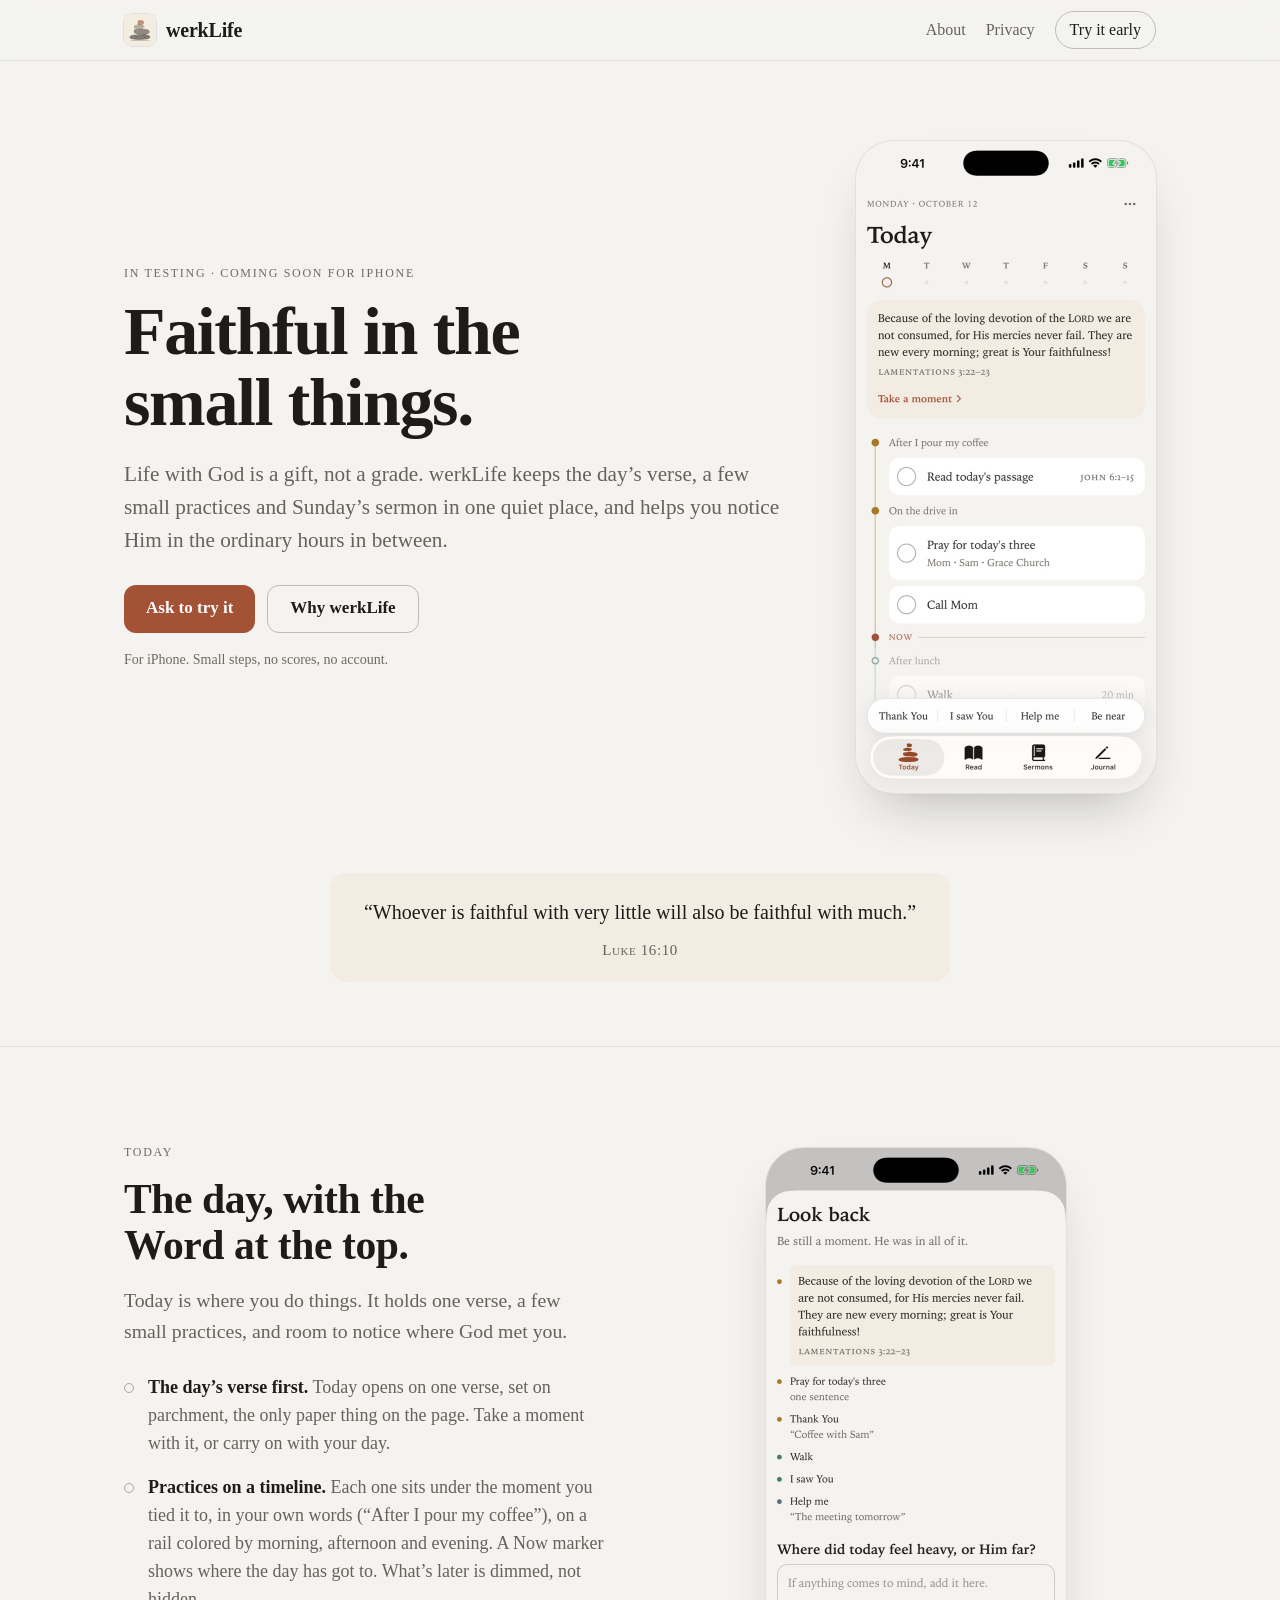
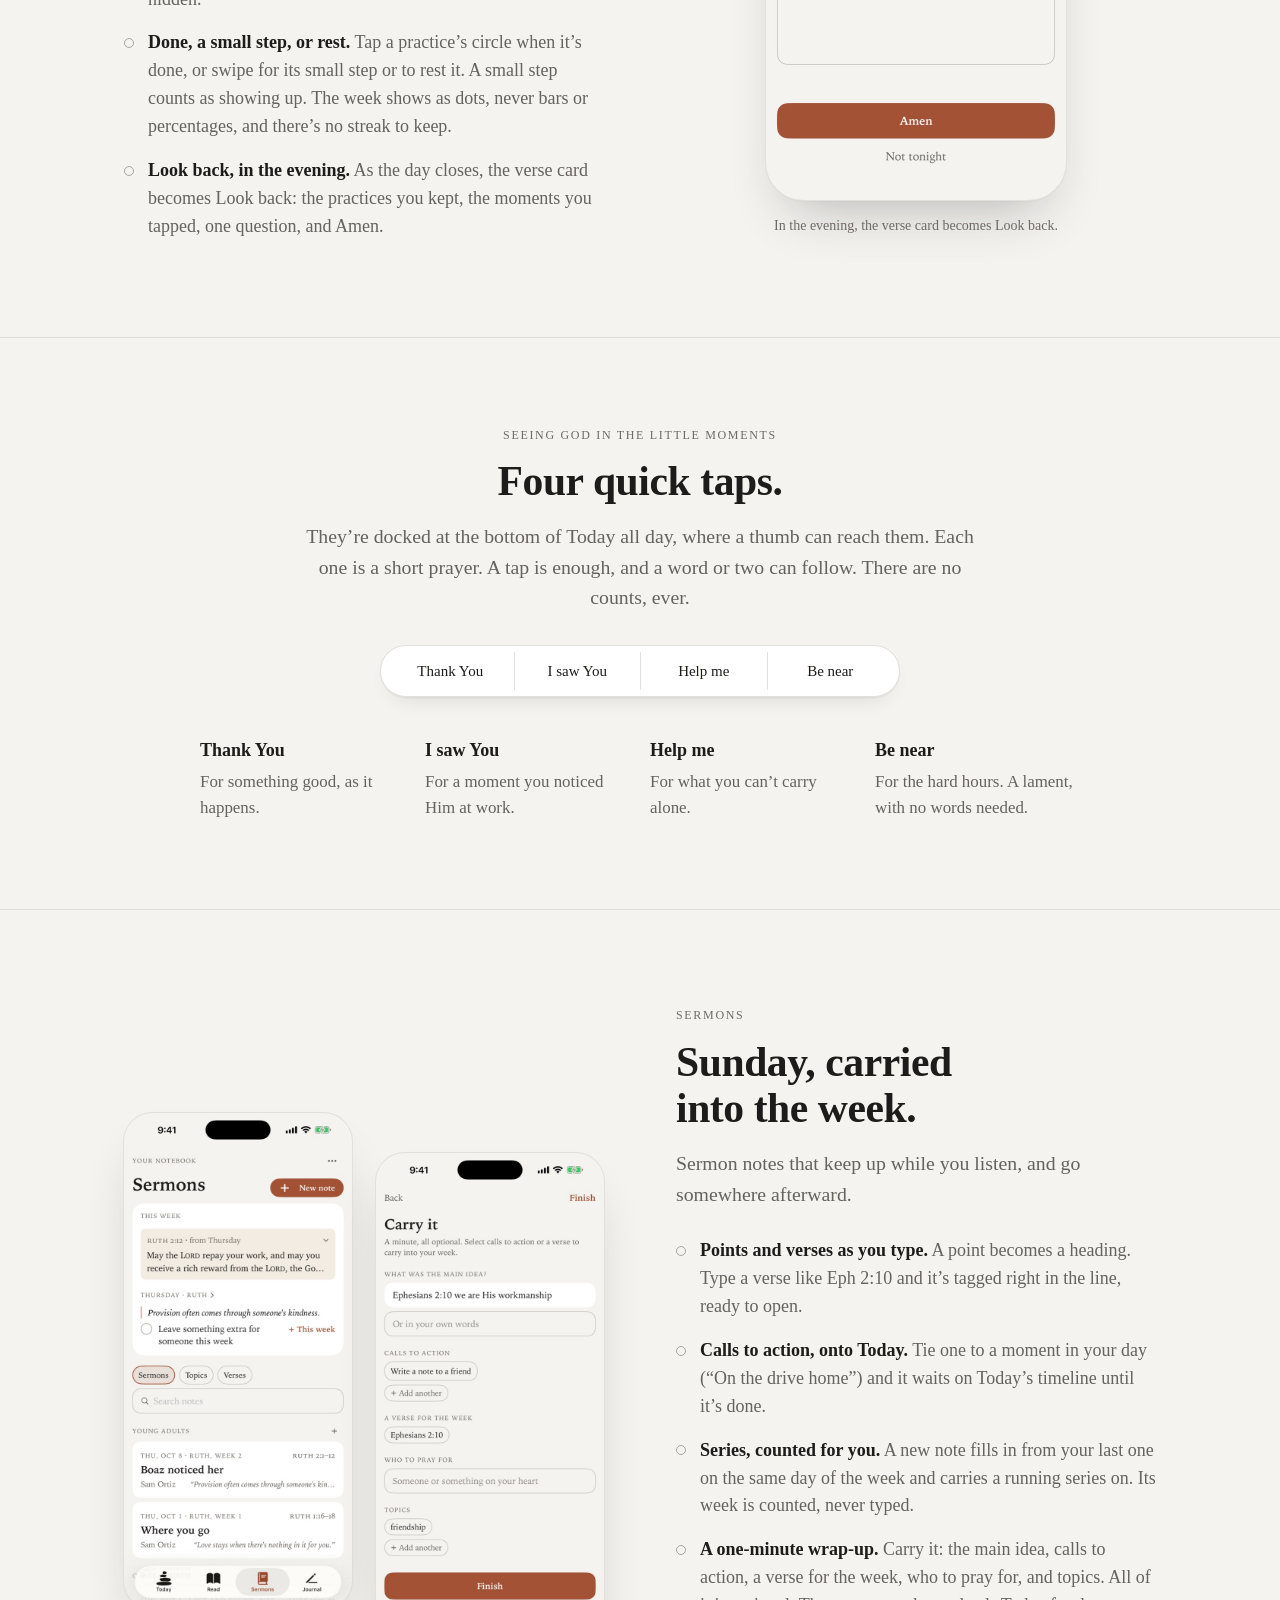
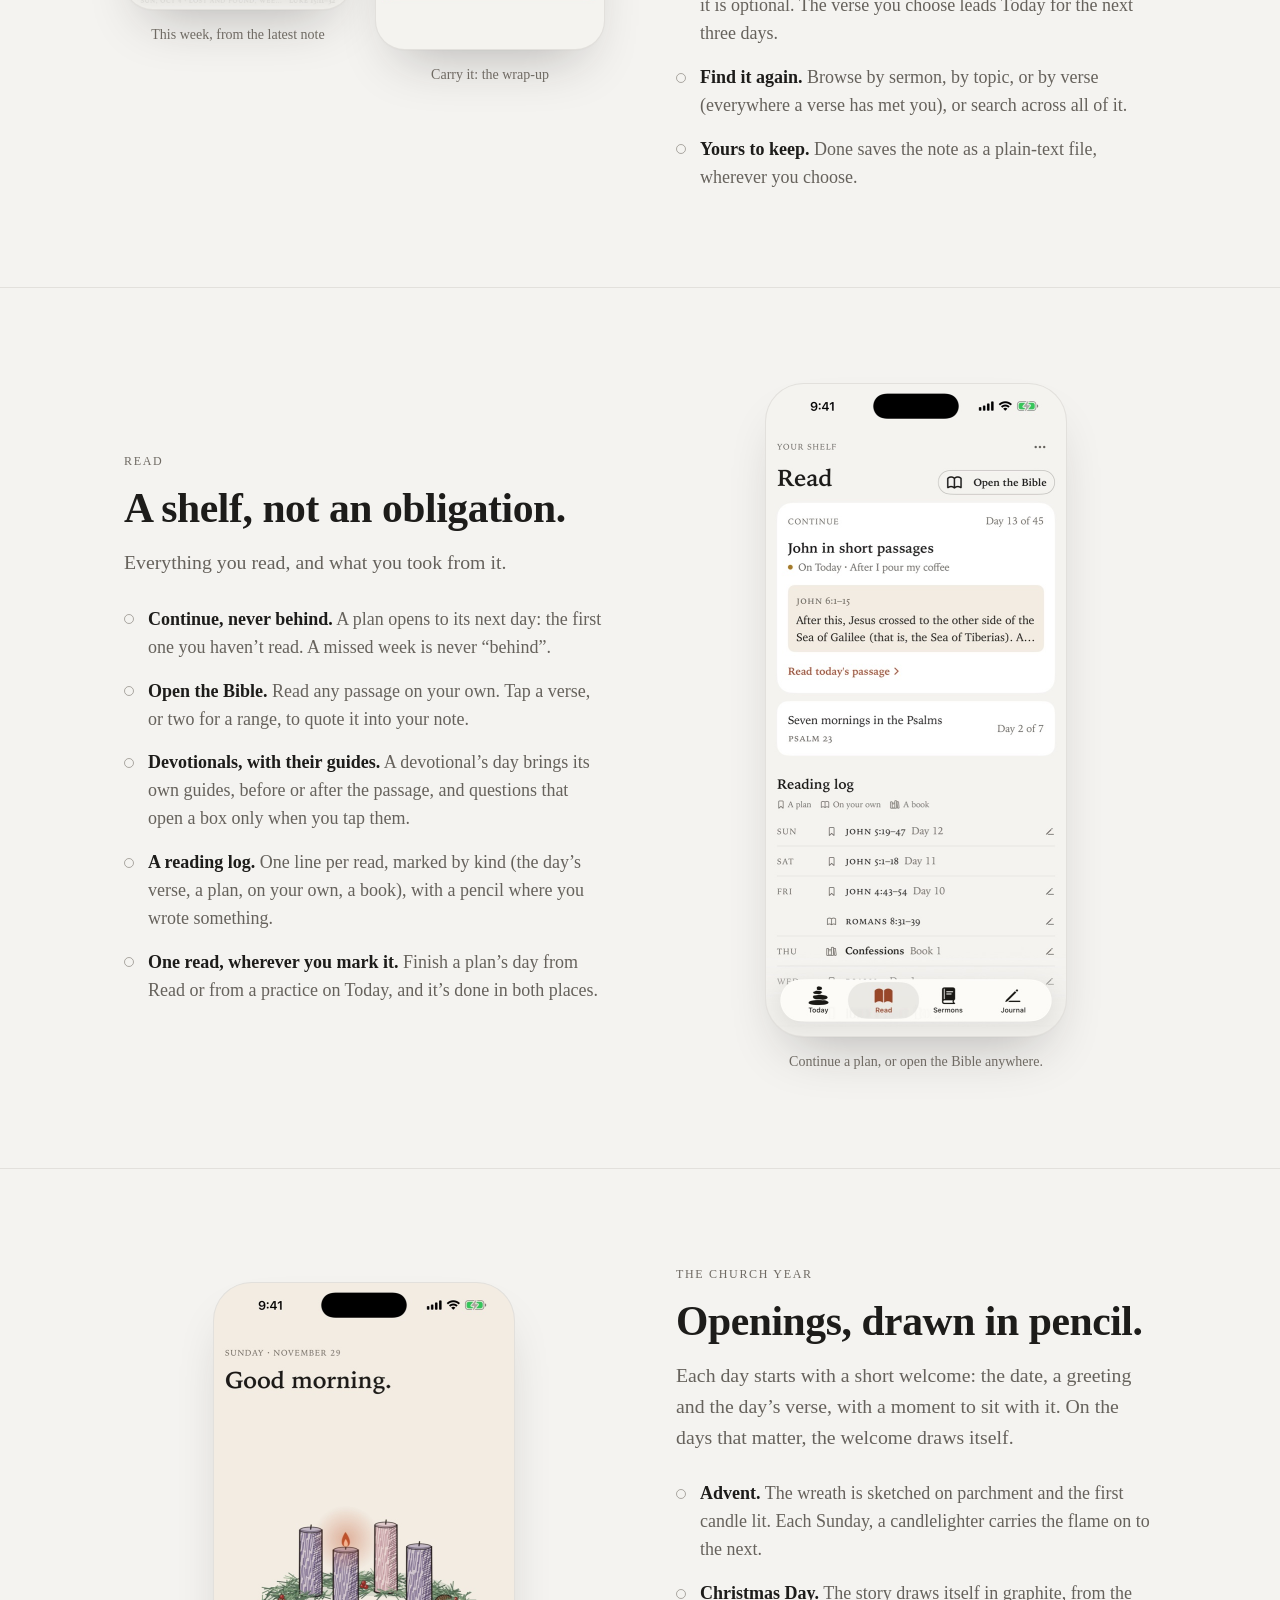
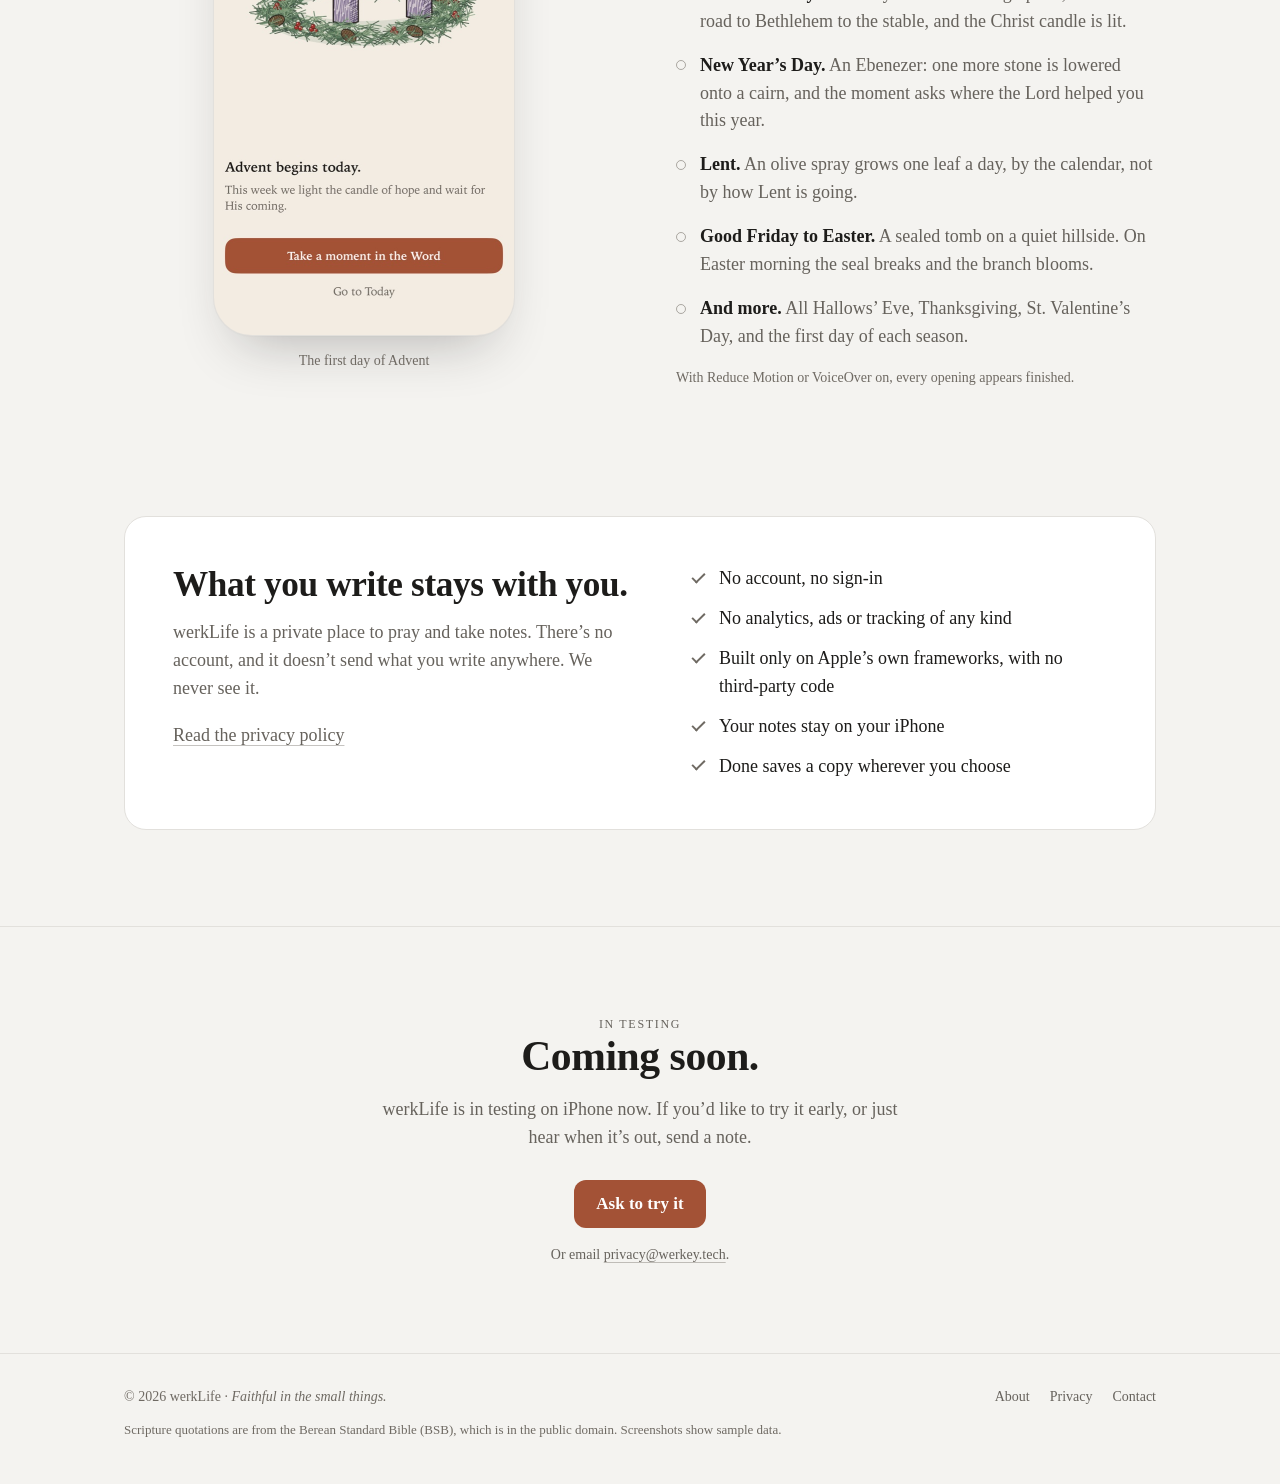
==== index.html @ b60961a6 "werkLife site: home, about and privacy Plain HTML and CSS for werklife.werkey.tech: the landing page" ====
<!doctype html>
<html lang="en">
<head>
  <meta charset="utf-8">
  <meta name="viewport" content="width=device-width, initial-scale=1, viewport-fit=cover">
  <meta name="color-scheme" content="light dark">
  <meta name="theme-color" content="#F4F3F0" media="(prefers-color-scheme: light)">
  <meta name="theme-color" content="#22211F" media="(prefers-color-scheme: dark)">
  <title>werkLife: Faithful in the small things</title>
  <meta name="description" content="werkLife is an iPhone app for the day's verse, a few small practices, and the sermon you heard on Sunday. Small steps, no scores. In testing now.">
  <link rel="canonical" href="https://werklife.werkey.tech/">
  <link rel="icon" type="image/png" sizes="32x32" href="assets/favicon-32.png">
  <link rel="apple-touch-icon" href="assets/apple-touch-icon.png">
  <meta property="og:title" content="werkLife: Faithful in the small things">
  <meta property="og:description" content="The day's verse, a few small practices, and Sunday's sermon in one quiet place. Small steps, no scores.">
  <meta property="og:url" content="https://werklife.werkey.tech/">
  <meta property="og:type" content="website">
  <meta property="og:image" content="https://werklife.werkey.tech/assets/icon-512.png">
  <link rel="stylesheet" href="styles.css?v=1">
</head>
<body>
  <a class="skip" href="#main">Skip to content</a>

  <header class="nav">
    <div class="wrap nav-inner">
      <a class="brand" href="./">
        <picture>
          <source srcset="assets/mark-dark-96.png" media="(prefers-color-scheme: dark)">
          <img src="assets/mark-96.png" width="32" height="32" alt="">
        </picture>
        <span>werkLife</span>
      </a>
      <nav class="nav-links" aria-label="Main">
        <a href="about.html">About</a>
        <a href="privacy.html">Privacy</a>
        <a class="nav-pill" href="./#testing">Try it early</a>
      </nav>
    </div>
  </header>

  <main id="main">

    <section class="hero" aria-labelledby="hero-title">
      <div class="wrap hero-grid">
        <div>
          <p class="eyebrow">In testing · Coming soon for iPhone</p>
          <h1 id="hero-title">Faithful in the small things.</h1>
          <p class="lede">
            Life with God is a gift, not a grade. werkLife keeps the day’s verse, a few small practices and Sunday’s sermon in one quiet place, and helps you notice Him in the ordinary hours in between.
          </p>
          <div class="cta-row">
            <a class="btn btn-primary" href="mailto:privacy@werkey.tech?subject=Trying%20werkLife">Ask to try it</a>
            <a class="btn btn-quiet" href="about.html">Why werkLife</a>
          </div>
          <p class="fine">For iPhone. Small steps, no scores, no account.</p>
        </div>
        <figure class="shot">
          <picture>
            <source srcset="assets/screens/today-dark.jpg" media="(prefers-color-scheme: dark)">
            <img src="assets/screens/today.jpg" width="600" height="1304"
                 alt="The Today screen. Lamentations 3:22–23 sits on a parchment card at the top. Below it, the day runs as a timeline: Read today’s passage under “After I pour my coffee”, Pray for today’s three and Call Mom under “On the drive in”, then a Now marker. The four taps, Thank You, I saw You, Help me and Be near, are docked at the bottom.">
          </picture>
        </figure>
      </div>
    </section>

    <section class="verse-band" aria-label="Scripture">
      <div class="wrap">
        <figure class="scripture">
          <blockquote>
            <p>“Whoever is faithful with very little will also be faithful with much.”</p>
          </blockquote>
          <figcaption><cite class="ref">Luke 16:10</cite></figcaption>
        </figure>
      </div>
    </section>

    <section class="feature" id="today" aria-labelledby="today-title">
      <div class="wrap feature-grid">
        <div class="copy">
          <p class="eyebrow">Today</p>
          <h2 id="today-title">The day, with the Word at the top.</h2>
          <p class="intro">Today is where you do things. It holds one verse, a few small practices, and room to notice where God met you.</p>
          <ul class="points">
            <li><strong>The day’s verse first.</strong> Today opens on one verse, set on parchment, the only paper thing on the page. Take a moment with it, or carry on with your day.</li>
            <li><strong>Practices on a timeline.</strong> Each one sits under the moment you tied it to, in your own words (“After I pour my coffee”), on a rail colored by morning, afternoon and evening. A Now marker shows where the day has got to. What’s later is dimmed, not hidden.</li>
            <li><strong>Done, a small step, or rest.</strong> Tap a practice’s circle when it’s done, or swipe for its small step or to rest it. A small step counts as showing up. The week shows as dots, never bars or percentages, and there’s no streak to keep.</li>
            <li><strong>Look back, in the evening.</strong> As the day closes, the verse card becomes Look back: the practices you kept, the moments you tapped, one question, and Amen.</li>
          </ul>
        </div>
        <figure class="shot shot-single">
          <img src="assets/screens/look-back.jpg" width="600" height="1304" loading="lazy"
               alt="The evening Look back. Under “Be still a moment. He was in all of it.” come the day’s verse, the practices kept and the moments tapped, some with a short note such as “Coffee with Sam”. Then the question “Where did today feel heavy, or Him far?”, a box to write in, and an Amen button.">
          <figcaption>In the evening, the verse card becomes Look back.</figcaption>
        </figure>
      </div>
    </section>

    <section class="band" id="taps" aria-labelledby="taps-title">
      <div class="wrap">
        <p class="eyebrow">Seeing God in the little moments</p>
        <h2 id="taps-title">Four quick taps.</h2>
        <p class="intro">They’re docked at the bottom of Today all day, where a thumb can reach them. Each one is a short prayer. A tap is enough, and a word or two can follow. There are no counts, ever.</p>
        <ul class="dock" aria-label="The four taps">
          <li>Thank You</li>
          <li>I saw You</li>
          <li>Help me</li>
          <li>Be near</li>
        </ul>
        <dl class="glosses">
          <div>
            <dt>Thank You</dt>
            <dd>For something good, as it happens.</dd>
          </div>
          <div>
            <dt>I saw You</dt>
            <dd>For a moment you noticed Him at work.</dd>
          </div>
          <div>
            <dt>Help me</dt>
            <dd>For what you can’t carry alone.</dd>
          </div>
          <div>
            <dt>Be near</dt>
            <dd>For the hard hours. A lament, with no words needed.</dd>
          </div>
        </dl>
      </div>
    </section>

    <section class="feature" id="sermons" aria-labelledby="sermons-title">
      <div class="wrap feature-grid flip">
        <div class="copy">
          <p class="eyebrow">Sermons</p>
          <h2 id="sermons-title">Sunday, carried into the week.</h2>
          <p class="intro">Sermon notes that keep up while you listen, and go somewhere afterward.</p>
          <ul class="points">
            <li><strong>Points and verses as you type.</strong> A point becomes a heading. Type a verse like Eph 2:10 and it’s tagged right in the line, ready to open.</li>
            <li><strong>Calls to action, onto Today.</strong> Tie one to a moment in your day (“On the drive home”) and it waits on Today’s timeline until it’s done.</li>
            <li><strong>Series, counted for you.</strong> A new note fills in from your last one on the same day of the week and carries a running series on. Its week is counted, never typed.</li>
            <li><strong>A one-minute wrap-up.</strong> Carry it: the main idea, calls to action, a verse for the week, who to pray for, and topics. All of it is optional. The verse you choose leads Today for the next three days.</li>
            <li><strong>Find it again.</strong> Browse by sermon, by topic, or by verse (everywhere a verse has met you), or search across all of it.</li>
            <li><strong>Yours to keep.</strong> Done saves the note as a plain-text file, wherever you choose.</li>
          </ul>
        </div>
        <div class="shot-pair">
          <figure class="shot">
            <picture>
              <source srcset="assets/screens/sermons-dark.jpg" media="(prefers-color-scheme: dark)">
              <img src="assets/screens/sermons.jpg" width="600" height="1304" loading="lazy"
                   alt="The Sermons tab. A This week card carries Ruth 2:12 from Thursday’s note, with its main idea and a call to action. Below are the Sermons, Topics and Verses filters, a search field, and notes grouped by where they were heard, each with its series week.">
            </picture>
            <figcaption>This week, from the latest note</figcaption>
          </figure>
          <figure class="shot">
            <picture>
              <source srcset="assets/screens/wrap-up-dark.jpg" media="(prefers-color-scheme: dark)">
              <img src="assets/screens/wrap-up.jpg" width="600" height="1304" loading="lazy"
                   alt="Carry it, the wrap-up after a sermon note: what was the main idea, calls to action, a verse for the week, who to pray for, and topics, each filled in or left blank, then a Finish button.">
            </picture>
            <figcaption>Carry it: the wrap-up</figcaption>
          </figure>
        </div>
      </div>
    </section>

    <section class="feature" id="read" aria-labelledby="read-title">
      <div class="wrap feature-grid">
        <div class="copy">
          <p class="eyebrow">Read</p>
          <h2 id="read-title">A shelf, not an obligation.</h2>
          <p class="intro">Everything you read, and what you took from it.</p>
          <ul class="points">
            <li><strong>Continue, never behind.</strong> A plan opens to its next day: the first one you haven’t read. A missed week is never “behind”.</li>
            <li><strong>Open the Bible.</strong> Read any passage on your own. Tap a verse, or two for a range, to quote it into your note.</li>
            <li><strong>Devotionals, with their guides.</strong> A devotional’s day brings its own guides, before or after the passage, and questions that open a box only when you tap them.</li>
            <li><strong>A reading log.</strong> One line per read, marked by kind (the day’s verse, a plan, on your own, a book), with a pencil where you wrote something.</li>
            <li><strong>One read, wherever you mark it.</strong> Finish a plan’s day from Read or from a practice on Today, and it’s done in both places.</li>
          </ul>
        </div>
        <figure class="shot shot-single">
          <img src="assets/screens/read.jpg" width="600" height="1304" loading="lazy"
               alt="The Read tab. Continue shows day 13 of 45 of John in short passages, with today’s passage on parchment and a link to read it. Below are another plan in progress and the reading log, one line per read by day.">
          <figcaption>Continue a plan, or open the Bible anywhere.</figcaption>
        </figure>
      </div>
    </section>

    <section class="feature" id="seasons" aria-labelledby="seasons-title">
      <div class="wrap feature-grid flip">
        <div class="copy">
          <p class="eyebrow">The church year</p>
          <h2 id="seasons-title">Openings, drawn in pencil.</h2>
          <p class="intro">Each day starts with a short welcome: the date, a greeting and the day’s verse, with a moment to sit with it. On the days that matter, the welcome draws itself.</p>
          <ul class="points">
            <li><strong>Advent.</strong> The wreath is sketched on parchment and the first candle lit. Each Sunday, a candlelighter carries the flame on to the next.</li>
            <li><strong>Christmas Day.</strong> The story draws itself in graphite, from the road to Bethlehem to the stable, and the Christ candle is lit.</li>
            <li><strong>New Year’s Day.</strong> An Ebenezer: one more stone is lowered onto a cairn, and the moment asks where the Lord helped you this year.</li>
            <li><strong>Lent.</strong> An olive spray grows one leaf a day, by the calendar, not by how Lent is going.</li>
            <li><strong>Good Friday to Easter.</strong> A sealed tomb on a quiet hillside. On Easter morning the seal breaks and the branch blooms.</li>
            <li><strong>And more.</strong> All Hallows’ Eve, Thanksgiving, St. Valentine’s Day, and the first day of each season.</li>
          </ul>
          <p class="fine">With Reduce Motion or VoiceOver on, every opening appears finished.</p>
        </div>
        <figure class="shot shot-single">
          <img src="assets/screens/advent.jpg" width="600" height="1304" loading="lazy"
               alt="The welcome on the first day of Advent: “Good morning.” above an evergreen wreath with four candles, drawn in pencil, the first one lit. Below it, “Advent begins today. This week we light the candle of hope and wait for His coming.”">
          <figcaption>The first day of Advent</figcaption>
        </figure>
      </div>
    </section>

    <section class="callout-section" aria-labelledby="privacy-title">
      <div class="wrap">
        <div class="callout">
          <div>
            <h2 id="privacy-title">What you write stays with you.</h2>
            <p>werkLife is a private place to pray and take notes. There’s no account, and it doesn’t send what you write anywhere. We never see it.</p>
            <p class="more"><a href="privacy.html">Read the privacy policy</a></p>
          </div>
          <ul class="checks">
            <li>No account, no sign-in</li>
            <li>No analytics, ads or tracking of any kind</li>
            <li>Built only on Apple’s own frameworks, with no third-party code</li>
            <li>Your notes stay on your iPhone</li>
            <li>Done saves a copy wherever you choose</li>
          </ul>
        </div>
      </div>
    </section>

    <section class="final" id="testing" aria-labelledby="testing-title">
      <div class="wrap-narrow">
        <p class="eyebrow">In testing</p>
        <h2 id="testing-title">Coming soon.</h2>
        <p>werkLife is in testing on iPhone now. If you’d like to try it early, or just hear when it’s out, send a note.</p>
        <div class="cta-row">
          <a class="btn btn-primary" href="mailto:privacy@werkey.tech?subject=Trying%20werkLife">Ask to try it</a>
        </div>
        <p class="fine">Or email <a href="mailto:privacy@werkey.tech">privacy@werkey.tech</a>.</p>
      </div>
    </section>

  </main>

  <footer class="site-foot">
    <div class="wrap foot-inner">
      <p>© 2026 werkLife · <em>Faithful in the small things.</em></p>
      <nav class="foot-links" aria-label="Footer">
        <a href="about.html">About</a>
        <a href="privacy.html">Privacy</a>
        <a href="mailto:privacy@werkey.tech">Contact</a>
      </nav>
      <p class="credit">Scripture quotations are from the Berean Standard Bible (BSB), which is in the public domain. Screenshots show sample data.</p>
    </div>
  </footer>
</body>
</html>
---- styles.css ----
/*
  werkLife site styles.

  Tokens mirror the app's Palette.swift and Typography.swift ("charcoal
  parchment"). Two rules carried over from the app:
  - Parchment means Scripture: the parchment tint is only ever behind
    the Word.
  - One accent per screen: the rust is for the single main action.
  Current and selected states are edged in the accent, never filled
  with ink.
*/

:root {
  color-scheme: light dark;

  /* Surfaces */
  --paper: #F4F3F0;
  --surface: #FFFFFF;
  --surface-raised: #FAF9F7;
  --rule: #E2E0DC;

  /* Text */
  --ink: #1D1C1A;
  --ink-2: #66625C;
  --ink-3: #6F6A63;

  /* The Word */
  --parchment: #F2ECE2;

  /* Accent (rust) */
  --accent: #A35236;
  --on-accent: #FFFFFF;
  --accent-wash: #F5DCCD;
  --accent-line: rgb(163 82 54 / 0.5);

  /* Lines */
  --border: rgb(111 106 99 / 0.4);
  --mark-line: rgb(111 106 99 / 0.55);

  /* The day's parts (Today's rail): never for text */
  --morning: #A87A24;
  --afternoon: #4A7A75;
  --evening: #5B6F8C;

  --shadow: 0 1px 2px rgb(29 28 26 / 0.06), 0 28px 56px -24px rgb(29 28 26 / 0.30);
  --shadow-soft: 0 1px 2px rgb(29 28 26 / 0.05), 0 10px 24px -16px rgb(29 28 26 / 0.25);

  /* Type: faces that ship with Apple devices, nothing downloaded */
  --face: "Iowan Old Style", "Palatino Linotype", Palatino, "Book Antiqua", Georgia, serif;
  --scripture: Charter, "Bitstream Charter", "Charis SIL", Cambria, Georgia, serif;

  /* Radii (the app's control, card and hero steps) */
  --radius-control: 12px;
  --radius-card: 16px;
  --radius-hero: 22px;

  --gutter: 16px;
}

@media (min-width: 640px) {
  :root { --gutter: 24px; }
}

@media (prefers-color-scheme: dark) {
  :root {
    --paper: #22211F;
    --surface: #2D2B29;
    --surface-raised: #373532;
    --rule: #403E3A;

    --ink: #F2EEE8;
    --ink-2: #B9B3AB;
    --ink-3: #A19B93;

    --parchment: #332D26;

    --accent: #D9774F;
    --on-accent: #22211F;
    --accent-wash: #452A1F;
    --accent-line: rgb(217 119 79 / 0.5);

    --border: rgb(161 155 147 / 0.4);
    --mark-line: rgb(161 155 147 / 0.55);

    --morning: #D9A955;
    --afternoon: #6FA39D;
    --evening: #8DA0BE;

    --shadow: 0 1px 2px rgb(0 0 0 / 0.35), 0 28px 56px -24px rgb(0 0 0 / 0.65);
    --shadow-soft: 0 1px 2px rgb(0 0 0 / 0.3), 0 10px 24px -16px rgb(0 0 0 / 0.6);
  }
}

/* ---------- Base ---------- */

*, *::before, *::after { box-sizing: border-box; }

html {
  -webkit-text-size-adjust: 100%;
  text-size-adjust: 100%;
}

body {
  margin: 0;
  background: var(--paper);
  color: var(--ink);
  font-family: var(--face);
  font-size: 17px;
  line-height: 1.55;
  font-kerning: normal;
  overflow-wrap: break-word;
  -webkit-font-smoothing: antialiased;
}

@media (min-width: 900px) {
  body { font-size: 18px; }
}

img { display: block; max-width: 100%; height: auto; }
picture { display: block; }

a {
  color: inherit;
  text-decoration-line: underline;
  text-decoration-color: var(--border);
  text-decoration-thickness: 1px;
  text-underline-offset: 0.2em;
}
a:hover { text-decoration-color: currentColor; }

:focus-visible {
  outline: 2px solid var(--accent);
  outline-offset: 3px;
  border-radius: 4px;
}

::selection { background: var(--accent-wash); color: var(--ink); }

h1, h2, h3 {
  margin: 0;
  font-weight: 700;
  line-height: 1.12;
  letter-spacing: -0.01em;
  text-wrap: balance;
}

p { text-wrap: pretty; }

.wrap {
  max-width: 1080px;
  margin-inline: auto;
  padding-inline: var(--gutter);
}

.wrap-narrow {
  max-width: 680px;
  margin-inline: auto;
  padding-inline: var(--gutter);
}

.skip {
  position: absolute;
  left: var(--gutter);
  top: -120px;
  z-index: 20;
  padding: 10px 16px;
  background: var(--surface);
  color: var(--ink);
  border: 1px solid var(--border);
  border-radius: var(--radius-control);
}
.skip:focus { top: 10px; }

/* Eyebrows, dates and labels: capitals with a little tracking */
.eyebrow {
  margin: 0 0 14px;
  font-size: 12px;
  letter-spacing: 0.14em;
  text-transform: uppercase;
  color: var(--ink-3);
}

/* Verse references: small capitals */
.ref,
.lord {
  font-variant-caps: small-caps;
}
.ref { letter-spacing: 0.04em; }

/* ---------- Nav ---------- */

.nav {
  position: sticky;
  top: 0;
  z-index: 10;
  background: var(--paper);
  background: color-mix(in srgb, var(--paper) 92%, transparent);
  -webkit-backdrop-filter: saturate(1.2) blur(12px);
  backdrop-filter: saturate(1.2) blur(12px);
  border-bottom: 1px solid var(--rule);
}

.nav-inner {
  display: flex;
  align-items: center;
  justify-content: space-between;
  gap: 16px;
  min-height: 60px;
}

.brand {
  display: inline-flex;
  align-items: center;
  gap: 10px;
  font-size: 20px;
  font-weight: 700;
  letter-spacing: -0.01em;
  text-decoration: none;
}

.brand img {
  width: 32px;
  height: 32px;
  border-radius: 8px;
  box-shadow: 0 0 0 1px var(--rule);
}

.nav-links {
  display: flex;
  align-items: center;
  gap: 20px;
  font-size: 16px;
}

.nav-links a {
  color: var(--ink-2);
  text-decoration: none;
}
.nav-links a:hover { color: var(--ink); }

.nav-links a[aria-current="page"] {
  color: var(--ink);
  text-decoration: underline;
  text-decoration-color: var(--accent-line);
  text-decoration-thickness: 2px;
  text-underline-offset: 0.4em;
}

.nav-links .nav-pill {
  padding: 6px 14px;
  border: 1px solid var(--border);
  border-radius: 999px;
  color: var(--ink);
}
.nav-links .nav-pill:hover { background: var(--surface); }

@media (max-width: 440px) {
  .nav-links .nav-pill { display: none; }
}

/* ---------- Buttons ---------- */

.cta-row {
  display: flex;
  flex-wrap: wrap;
  gap: 12px;
  margin-top: 28px;
}

.btn {
  display: inline-flex;
  align-items: center;
  justify-content: center;
  min-height: 48px;
  padding: 0 22px;
  border-radius: var(--radius-control);
  font: inherit;
  font-size: 17px;
  font-weight: 700;
  text-decoration: none;
}

/* The one main action */
.btn-primary {
  background: var(--accent);
  color: var(--on-accent);
}
.btn-primary:hover { filter: brightness(1.06); }

.btn-quiet {
  border: 1px solid var(--border);
  color: var(--ink);
}
.btn-quiet:hover { background: var(--surface); }

.fine {
  margin: 16px 0 0;
  font-size: 14px;
  color: var(--ink-3);
}

/* ---------- Screenshots ---------- */

.shot { margin: 0; }

.shot img {
  width: 100%;
  /* The screenshots are 600 × 1304; this matches an iPhone's corners. */
  border-radius: 12.5% / 5.75%;
  background: var(--surface);
  box-shadow: 0 0 0 1px var(--rule), var(--shadow);
}

.shot figcaption {
  margin-top: 16px;
  font-size: 14px;
  line-height: 1.4;
  color: var(--ink-3);
  text-align: center;
}

.shot-single {
  width: min(300px, 74vw);
  margin-inline: auto;
}

.shot-pair {
  display: grid;
  grid-template-columns: repeat(2, minmax(0, 1fr));
  gap: 16px;
  width: 100%;
  max-width: 600px;
  margin-inline: auto;
}
.shot-pair .shot:nth-child(2) { margin-top: 40px; }

@media (min-width: 640px) {
  .shot-pair { gap: 24px; }
}

/* ---------- Scripture (the only parchment on the page) ---------- */

.scripture {
  margin: 0;
  padding: 24px 24px 20px;
  background: var(--parchment);
  border-radius: var(--radius-card);
}

.scripture blockquote { margin: 0; }

.scripture p {
  margin: 0;
  font-family: var(--scripture);
  font-style: normal;
  font-size: 20px;
  line-height: 1.5;
  color: var(--ink);
}

.scripture figcaption {
  margin-top: 12px;
  font-size: 15px;
  color: var(--ink-2);
}

.scripture cite { font-style: normal; }

/* ---------- Home: hero ---------- */

.hero { padding: 40px 0 48px; }

.hero-grid {
  display: grid;
  gap: 44px;
  align-items: center;
}

.hero h1 {
  font-size: clamp(2.5rem, 1.5rem + 4.6vw, 4.25rem);
  line-height: 1.04;
  letter-spacing: -0.02em;
}

.lede {
  max-width: 32em;
  margin: 20px 0 0;
  font-size: 1.18em;
  color: var(--ink-2);
}

.hero .shot { width: min(300px, 74vw); justify-self: center; }

@media (min-width: 860px) {
  .hero { padding: 80px 0 72px; }
  .hero-grid { grid-template-columns: minmax(0, 1fr) auto; gap: 72px; }
  .hero .shot { width: 300px; }
}

.verse-band { padding: 8px 0 64px; }
.verse-band .scripture {
  max-width: 620px;
  margin-inline: auto;
  text-align: center;
}

/* ---------- Home: feature sections ---------- */

.feature {
  padding: 64px 0;
  border-top: 1px solid var(--rule);
}

.feature-grid {
  display: grid;
  gap: 48px;
  align-items: center;
}

@media (min-width: 860px) {
  .feature { padding: 96px 0; }
  .feature-grid { grid-template-columns: minmax(0, 1fr) minmax(0, 1fr); gap: 72px; }
  .feature-grid.flip > .copy { order: 2; }
}

.feature h2,
.band h2,
.final h2 {
  font-size: clamp(1.9rem, 1.35rem + 2.2vw, 2.6rem);
}

.intro {
  margin: 16px 0 0;
  font-size: 1.1em;
  color: var(--ink-2);
}

.points {
  display: grid;
  gap: 16px;
  margin: 28px 0 0;
  padding: 0;
  list-style: none;
}

.points li {
  position: relative;
  padding-left: 24px;
  color: var(--ink-2);
}

/* An open ring, like a practice waiting to be marked */
.points li::before {
  content: "";
  position: absolute;
  left: 0;
  top: 0.48em;
  width: 10px;
  height: 10px;
  border: 1.5px solid var(--mark-line);
  border-radius: 50%;
}

.points strong {
  color: var(--ink);
  font-weight: 700;
}

/* ---------- Home: the four taps ---------- */

.band {
  padding: 64px 0;
  border-top: 1px solid var(--rule);
  text-align: center;
}

@media (min-width: 860px) {
  .band { padding: 88px 0; }
}

.band .intro {
  max-width: 34em;
  margin-inline: auto;
}

.dock {
  display: grid;
  grid-template-columns: repeat(4, minmax(0, 1fr));
  max-width: 520px;
  margin: 32px auto 0;
  padding: 6px;
  background: var(--surface);
  border: 1px solid var(--rule);
  border-radius: 999px;
  box-shadow: var(--shadow-soft);
  list-style: none;
}

.dock li {
  padding: 10px 2px;
  font-size: 15px;
  line-height: 1.2;
  white-space: nowrap;
}

.dock li + li { border-left: 1px solid var(--rule); }

.glosses {
  display: grid;
  grid-template-columns: repeat(2, minmax(0, 1fr));
  gap: 24px 20px;
  max-width: 880px;
  margin: 40px auto 0;
  padding: 0;
  text-align: left;
}

@media (min-width: 760px) {
  .glosses { grid-template-columns: repeat(4, minmax(0, 1fr)); }
}

.glosses dt { font-weight: 700; }
.glosses dd {
  margin: 4px 0 0;
  font-size: 0.94em;
  color: var(--ink-2);
}

/* ---------- Home: privacy callout ---------- */

.callout-section { padding: 16px 0 64px; }

.callout {
  display: grid;
  gap: 28px;
  padding: 28px 22px;
  background: var(--surface);
  border: 1px solid var(--rule);
  border-radius: var(--radius-hero);
}

@media (min-width: 860px) {
  .callout-section { padding: 32px 0 96px; }
  .callout {
    grid-template-columns: minmax(0, 1.1fr) minmax(0, 1fr);
    gap: 56px;
    padding: 48px;
  }
}

.callout h2 { font-size: clamp(1.7rem, 1.3rem + 1.6vw, 2.2rem); }
.callout p { margin: 14px 0 0; color: var(--ink-2); }
.callout .more { margin-top: 20px; }

.checks {
  display: grid;
  gap: 12px;
  margin: 0;
  padding: 0;
  list-style: none;
  align-self: center;
}

.checks li {
  position: relative;
  padding-left: 30px;
}

.checks li::before {
  content: "";
  position: absolute;
  left: 3px;
  top: 0.42em;
  width: 13px;
  height: 7px;
  border-left: 2px solid var(--ink-3);
  border-bottom: 2px solid var(--ink-3);
  transform: rotate(-45deg);
}

/* ---------- Home: final call ---------- */

.final {
  padding: 72px 0 88px;
  border-top: 1px solid var(--rule);
  text-align: center;
}

.final p { margin: 16px auto 0; max-width: 30em; color: var(--ink-2); }
.final .cta-row { justify-content: center; }

/* ---------- Long pages (About, Privacy) ---------- */

.long { padding: 48px 0 80px; }

@media (min-width: 860px) {
  .long { padding: 72px 0 112px; }
}

.long h1 { font-size: clamp(2.2rem, 1.5rem + 3.2vw, 3.3rem); }

.dek {
  margin: 16px 0 0;
  font-size: 1.18em;
  color: var(--ink-2);
}

.long h2 {
  margin: 48px 0 12px;
  font-size: 1.4em;
}

.long h3 {
  margin: 28px 0 8px;
  font-size: 1.1em;
}

.long p { margin: 12px 0 0; }

.long ul {
  margin: 12px 0 0;
  padding-left: 1.25em;
}

.long li { margin: 8px 0; }
.long li::marker { color: var(--ink-3); }

.long .scripture { margin-top: 24px; }

.meta {
  margin: 14px 0 0;
  font-size: 14px;
  letter-spacing: 0.02em;
  color: var(--ink-3);
}

.meta span { white-space: nowrap; }

.summary {
  margin-top: 32px;
  padding: 20px 22px;
  background: var(--surface);
  border: 1px solid var(--rule);
  border-radius: var(--radius-card);
}
.summary p:first-child { margin-top: 0; }

.toc {
  margin-top: 28px;
  font-size: 0.94em;
  color: var(--ink-2);
}
.toc ol { margin: 8px 0 0; padding-left: 1.4em; columns: 2 220px; column-gap: 32px; }
.toc li { margin: 4px 0; break-inside: avoid; }

.mark-large {
  width: 132px;
  height: 132px;
  margin-top: 32px;
  border-radius: 30px;
  box-shadow: 0 0 0 1px var(--rule), var(--shadow-soft);
}

.long .principles {
  display: grid;
  gap: 18px;
  margin: 20px 0 0;
  padding: 0;
  list-style: none;
}

.principles li { margin: 0; }
.principles strong { display: block; }
.principles span { color: var(--ink-2); }

/* ---------- Footer ---------- */

.site-foot {
  padding: 32px 0 44px;
  border-top: 1px solid var(--rule);
  font-size: 14px;
  color: var(--ink-3);
}

.foot-inner {
  display: flex;
  flex-wrap: wrap;
  align-items: baseline;
  justify-content: space-between;
  gap: 12px 24px;
}

.foot-inner p { margin: 0; }
.foot-inner em { font-style: italic; }

.foot-links {
  display: flex;
  flex-wrap: wrap;
  gap: 8px 20px;
}

.foot-links a {
  color: var(--ink-2);
  text-decoration: none;
}
.foot-links a:hover { color: var(--ink); text-decoration: underline; }

.credit {
  flex-basis: 100%;
  font-size: 13px;
}
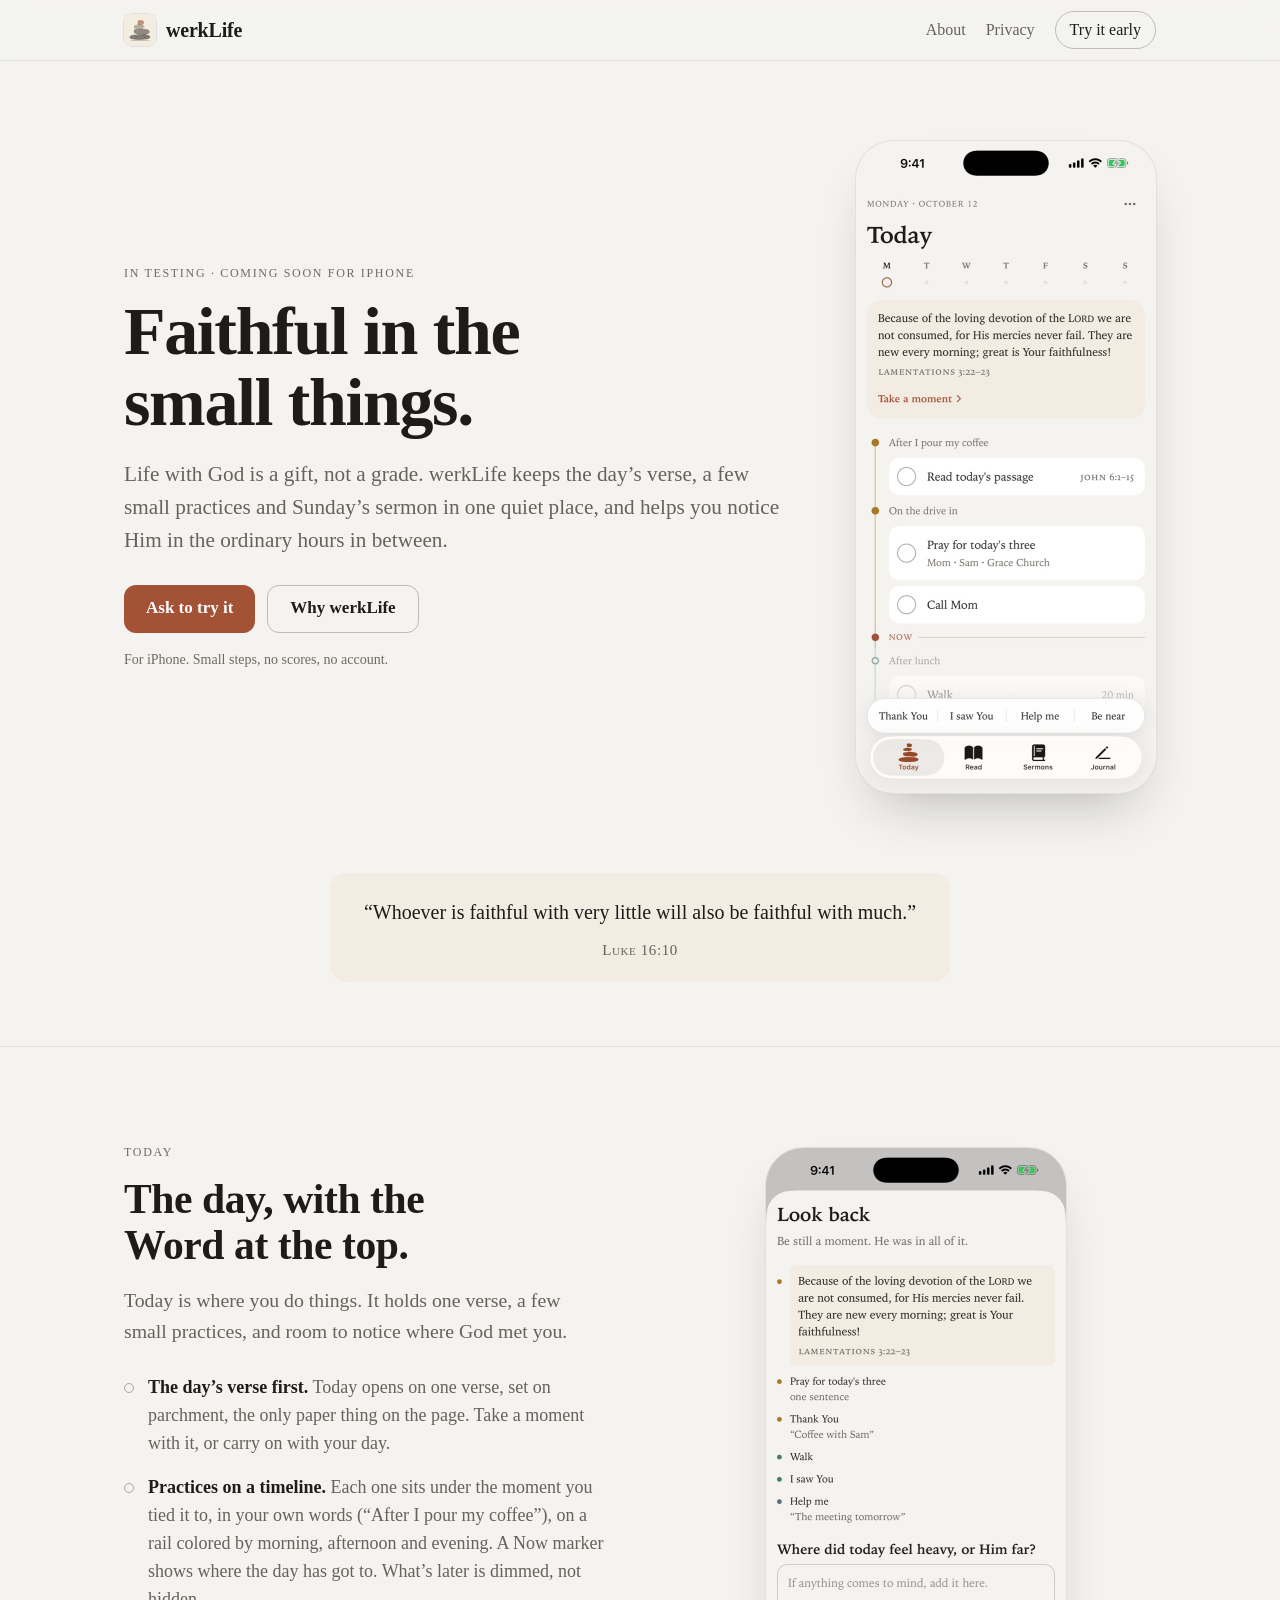
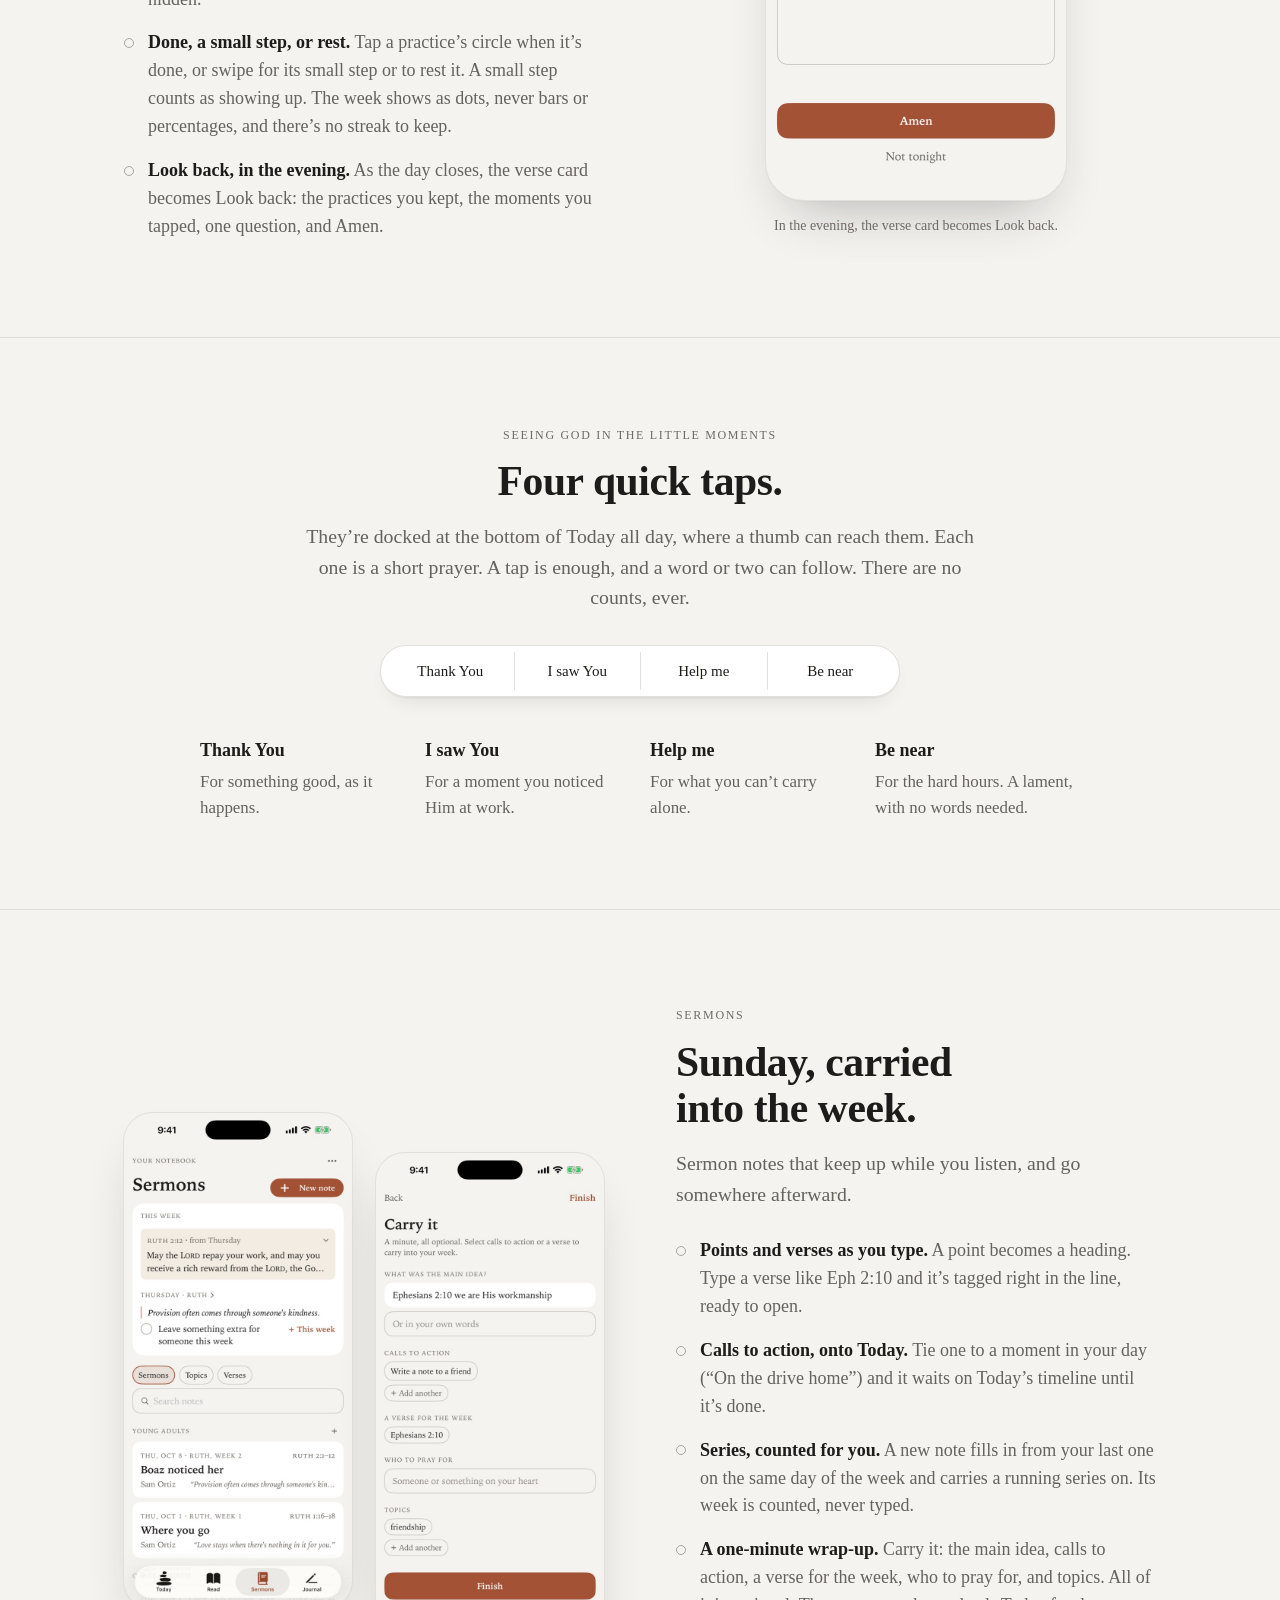
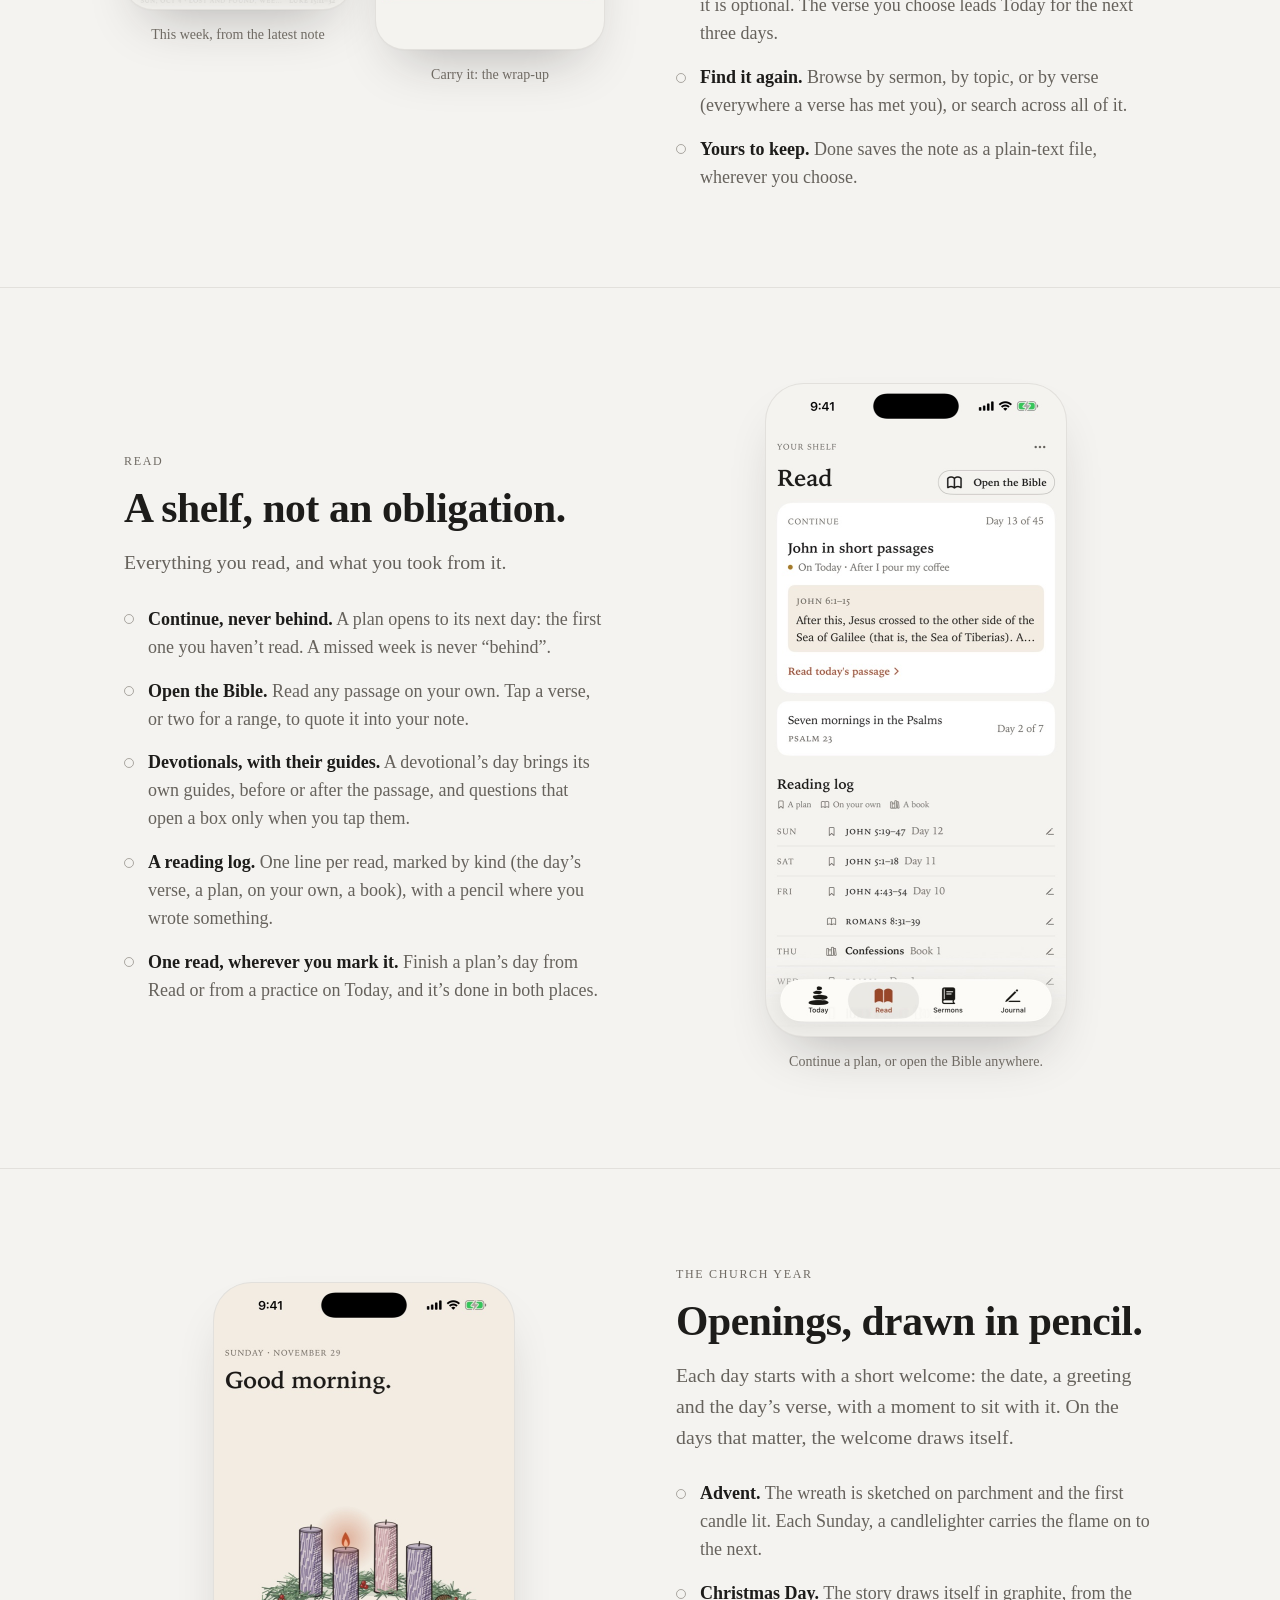
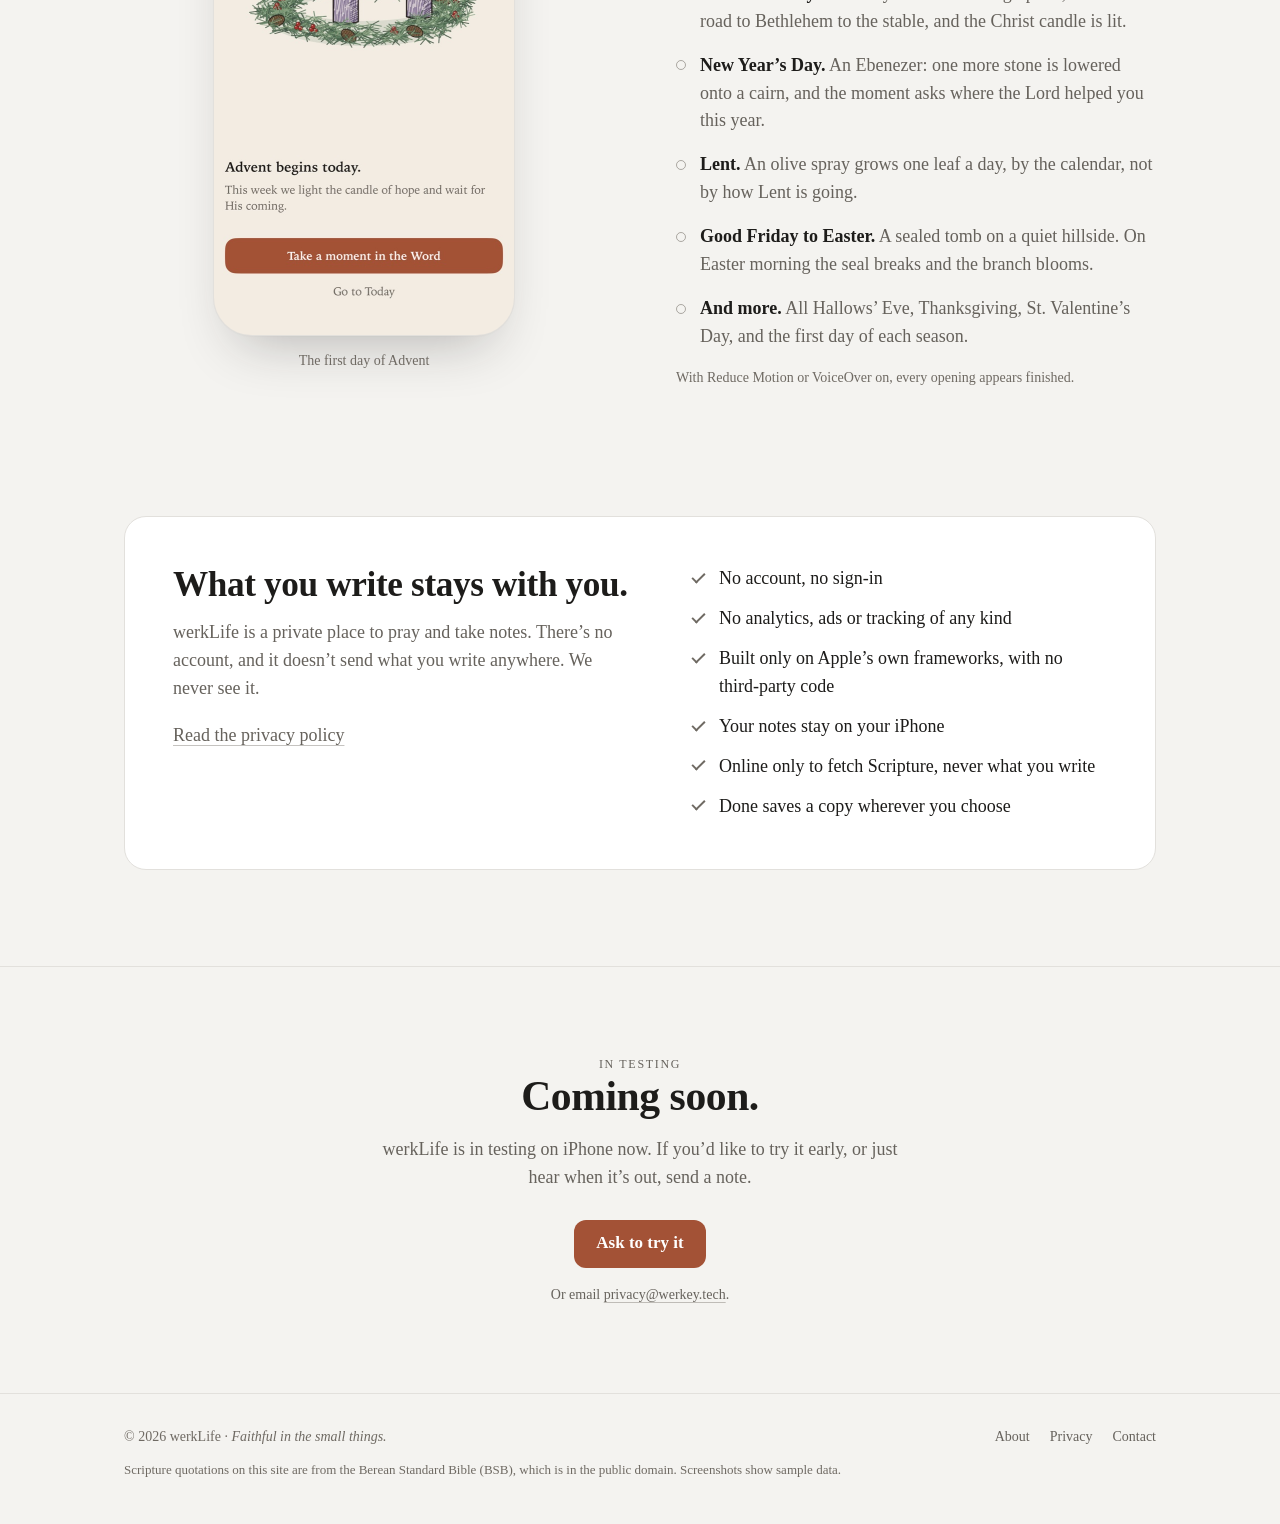
==== commit 80d79fe0: "Privacy: Scripture from API.Bible, as the app now does it The NIV comes from API.Bible when online: " ====
--- a/index.html
+++ b/index.html
@@ -223,6 +223,7 @@
             <li>No analytics, ads or tracking of any kind</li>
             <li>Built only on Apple’s own frameworks, with no third-party code</li>
             <li>Your notes stay on your iPhone</li>
+            <li>Online only to fetch Scripture, never what you write</li>
             <li>Done saves a copy wherever you choose</li>
           </ul>
         </div>
@@ -251,7 +252,7 @@
         <a href="privacy.html">Privacy</a>
         <a href="mailto:privacy@werkey.tech">Contact</a>
       </nav>
-      <p class="credit">Scripture quotations are from the Berean Standard Bible (BSB), which is in the public domain. Screenshots show sample data.</p>
+      <p class="credit">Scripture quotations on this site are from the Berean Standard Bible (BSB), which is in the public domain. Screenshots show sample data.</p>
     </div>
   </footer>
 </body>
